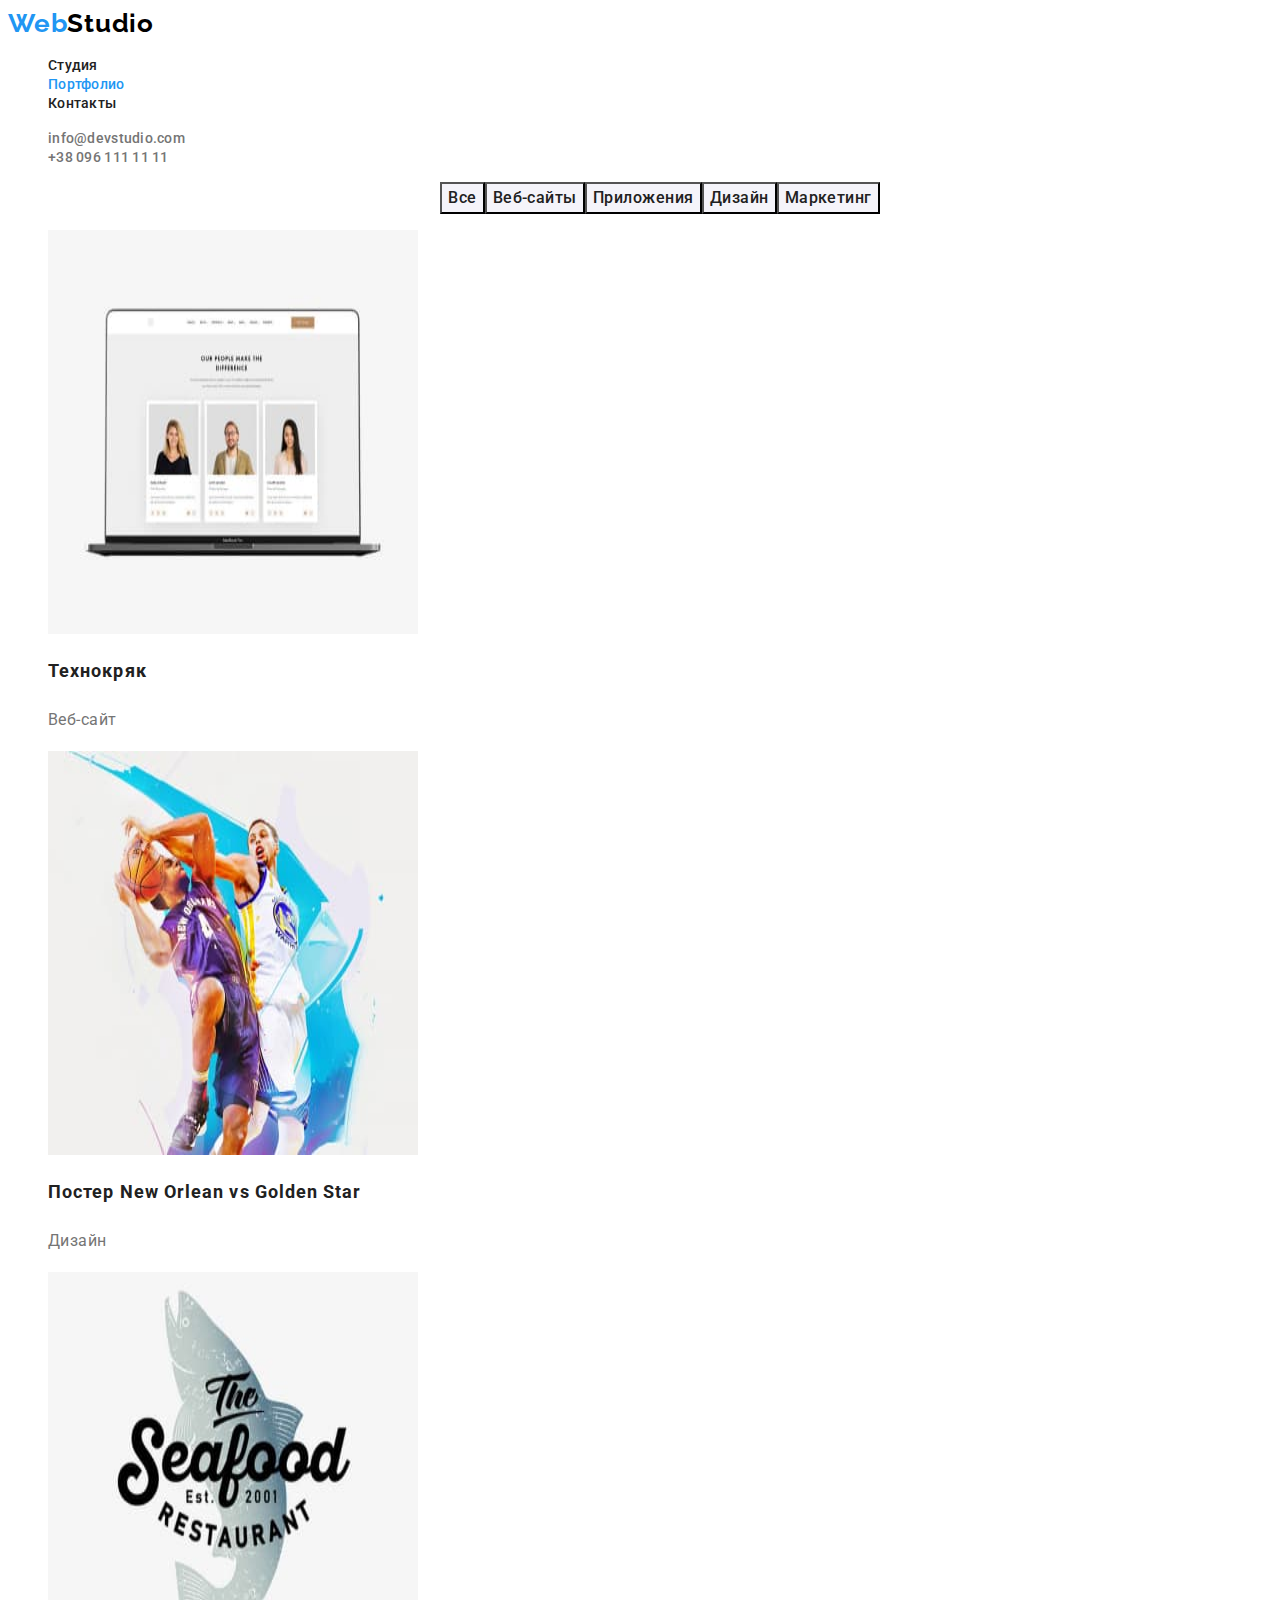
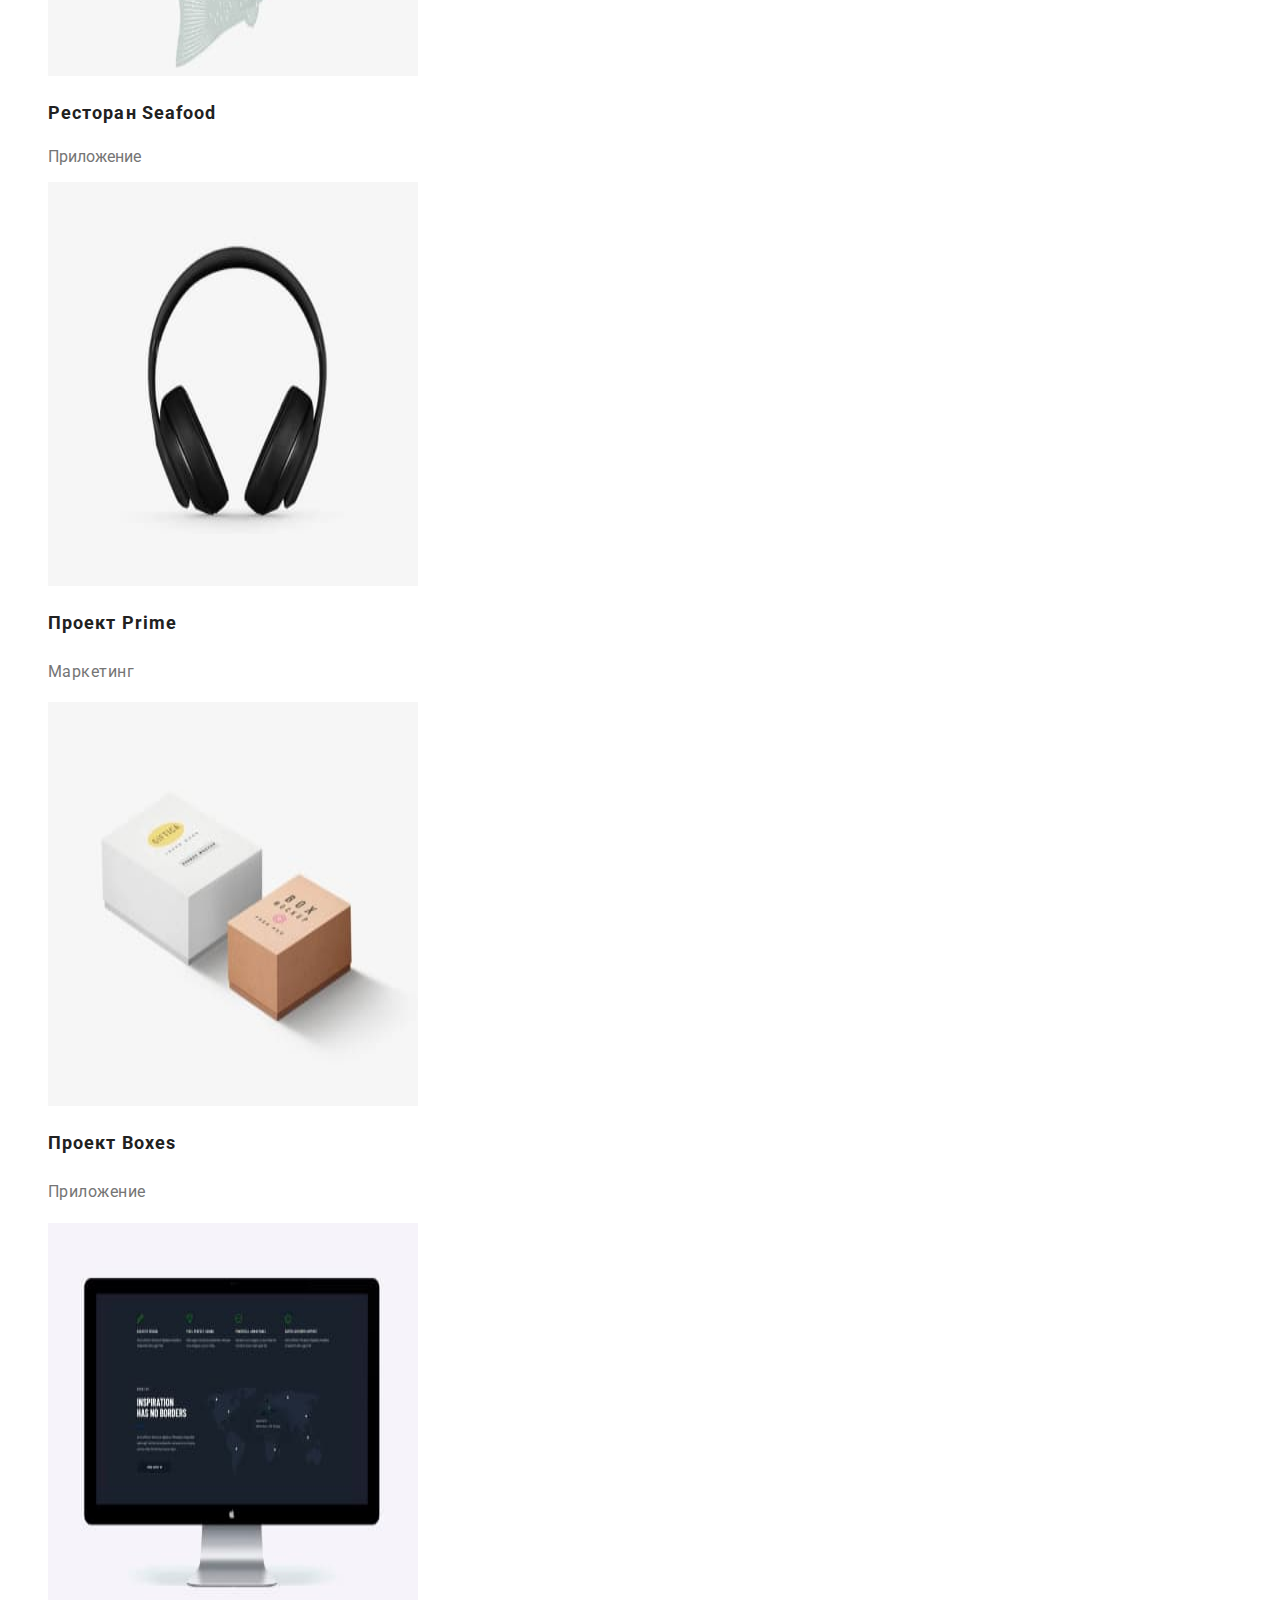
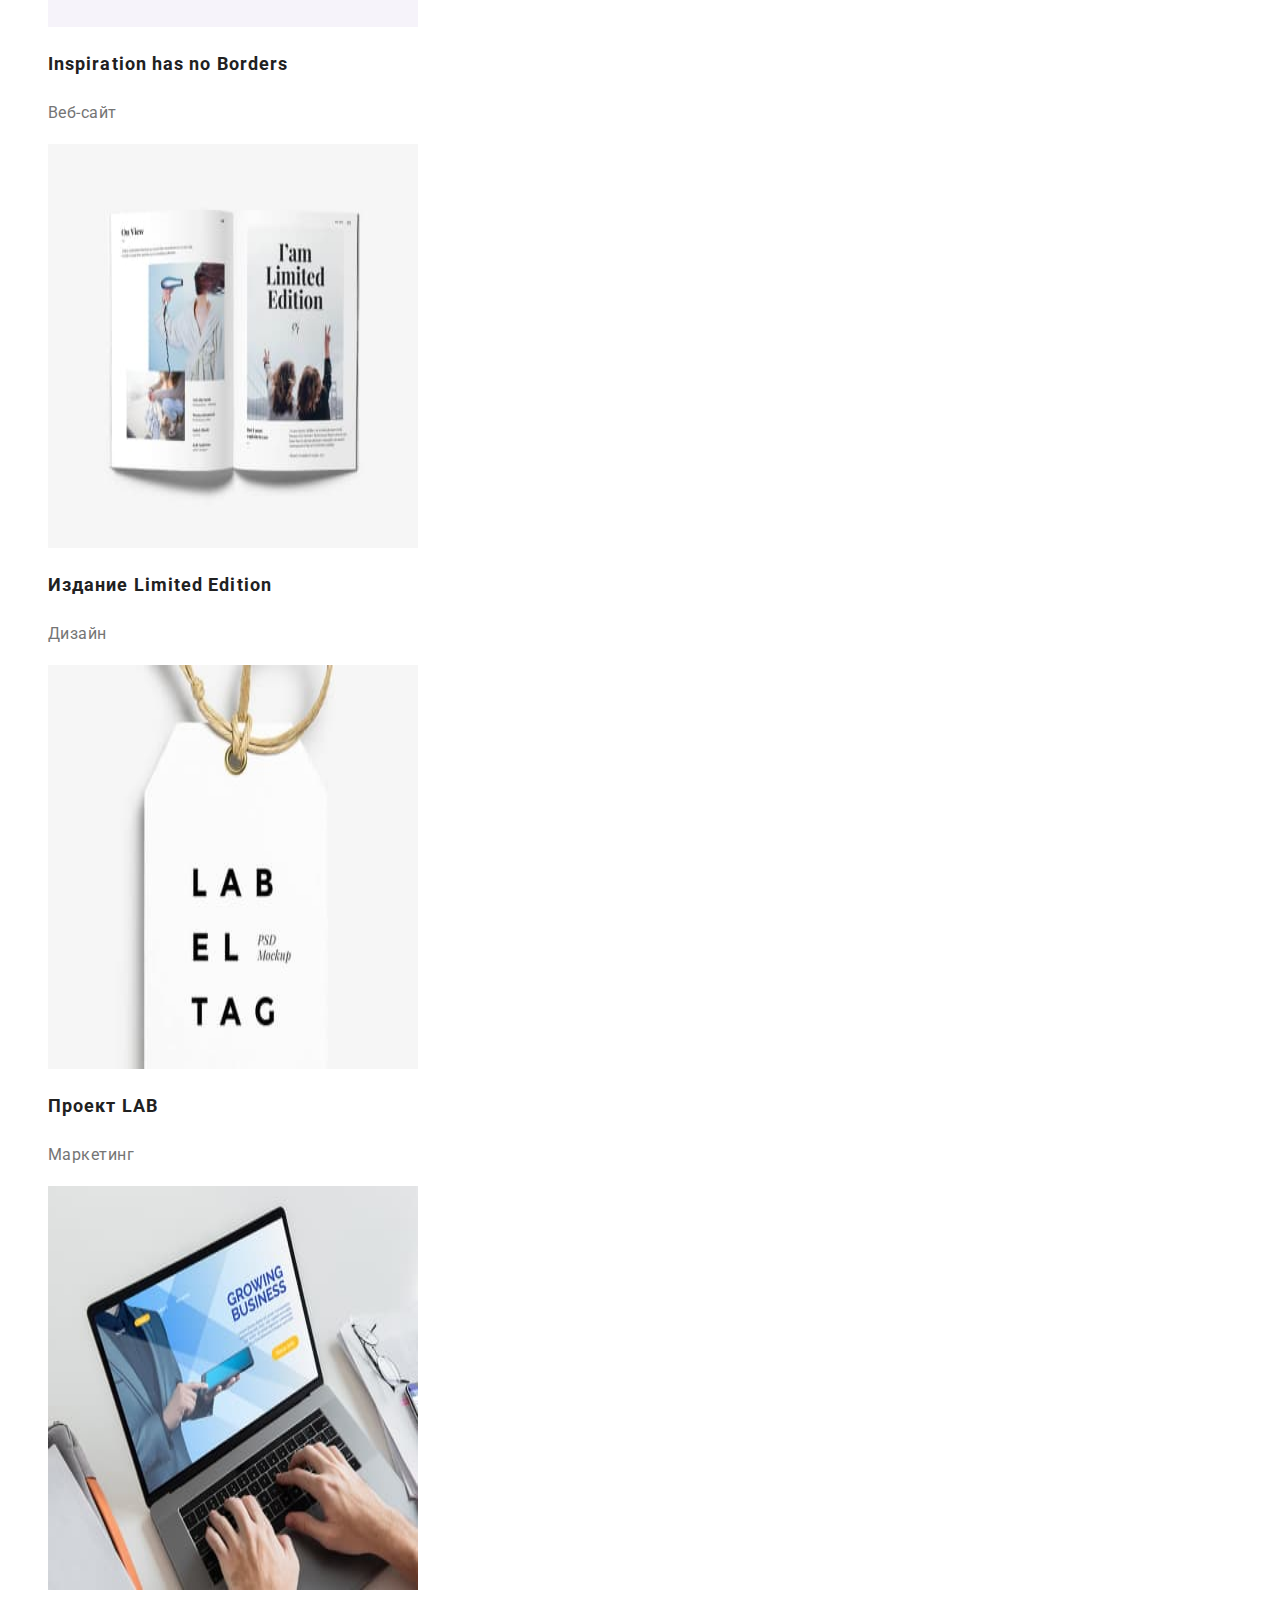
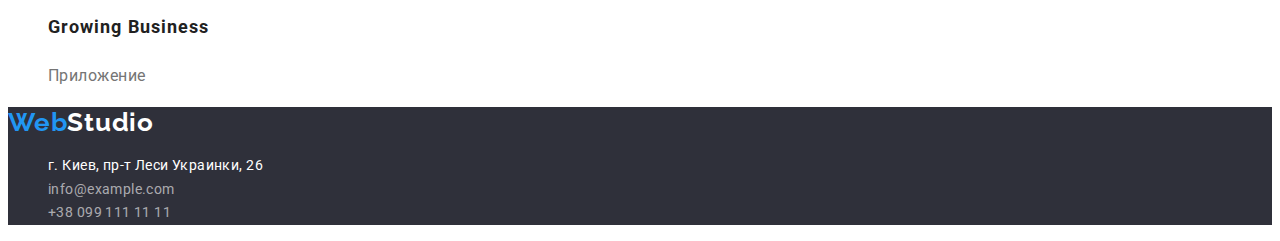
==== portfolio.html @ 056ed813 "add all files from previous homework" ====
<!DOCTYPE html>
<html lang="ru">
  <head>
    <meta charset="UTF-8" />
    <meta http-equiv="X-UA-Compatible" content="IE=edge" />
    <meta name="viewport" content="width=device-width, initial-scale=1.0" />
    <title>Document</title>
    <link rel="preconnect" href="https://fonts.googleapis.com" />
    <link rel="preconnect" href="https://fonts.gstatic.com" crossorigin />
    <link
      href="https://fonts.googleapis.com/css2?family=Raleway:wght@700&family=Roboto:wght@400;500;700;900&display=swap"
      rel="stylesheet"
    />
    <link rel="stylesheet" href="./css/styles.css" />
  </head>
  <body>
    <header class="header">
      <nav class="navigation">
        <a class="logo" href="./">Web<span class="logo-black">Studio</span> </a>
        <ul class="header-list">
          <li class="header-item">
            <a href="./index.html" class="header-link">Студия</a>
          </li>
          <li class="header-item">
            <a href="./portfolio.html" class="header-link current">Портфолио</a>
          </li>
          <li class="header-item">
            <a href="" class="header-link">Контакты</a>
          </li>
        </ul>
      </nav>
      <ul>
        <li>
          <a href="mailto:info@devstudio.com" class="header-contact-link"
            >info@devstudio.com</a
          >
        </li>
        <li>
          <a href="tel:+380961111111" class="header-contact-link"
            >+38 096 111 11 11</a
          >
        </li>
      </ul>
    </header>
    <main>
      <section class="portfolio">
        <h1 class="visually-hidden">Portfolio</h1>
        <ul class="portfolio-filter">
          <li class="filter-item">
            <button type="button" class="portfolio-filter-button">Все</button>
          </li>
          <li class="filter-item">
            <button type="button" class="portfolio-filter-button">
              Веб-сайты
            </button>
          </li>
          <li class="filter-item">
            <button type="button" class="portfolio-filter-button">
              Приложения
            </button>
          </li>
          <li class="filter-item">
            <button type="button" class="portfolio-filter-button">
              Дизайн
            </button>
          </li>
          <li class="filter-item">
            <button type="button" class="portfolio-filter-button">
              Маркетинг
            </button>
          </li>
        </ul>
        <ul class="gallery">
          <li class="gallery-item">
            <img
              src="./images/portfolio-img1.jpg"
              alt="ноутбук з зображенням команди"
              width="370"
              height="404"
            />
            <h2 class="gallery-text">Технокряк</h2>
            <p class="gallery-filter">Веб-сайт</p>
          </li>
          <li class="gallery-item">
            <img
              src="./images/portfolio-img2.jpg"
              alt="два баскетболіста"
              width="370"
              height="404"
            />
            <h2 class="gallery-text"> Постер <span lang="en">New Orlean vs Golden Star</span></h2> 
            </p>
            <p class="gallery-filter">Дизайн</p>
          </li>
          <li class="gallery-item">
            <img
              src="./images/portfolio-img3.jpg"
              alt="лого ресторану"
              width="370"
              height="404"
            />
            <h2 class="gallery-text">Ресторан <span lang="en">Seafood</span></h2>
            <p>Приложение</p>
          </li>
          <li class="gallery-item">
            <img
              src="./images/portfolio-img4.jpg"
              alt="навушники"
              width="370"
              height="404"
            />
            <h2 class="gallery-text">Проект <span lang="en">Prime</span></h2>
            <p class="gallery-filter">Маркетинг</p>
          </li>
          <li class="gallery-item">
            <img
              src="./images/portfolio-img5.jpg"
              alt="дві коробки"
              width="370"
              height="404"
            />
            <h2 class="gallery-text">Проект <span lang="en">Boxes</span></h2>
            <p class="gallery-filter">Приложение</p>
          </li>
          <li class="gallery-item">
            <img
              src="./images/portfolio-img6.jpg"
              alt="екран компютера"
              width="370"
              height="404"
            />
            <h2 class="gallery-text">
              <span lang="en">Inspiration has no Borders</span>
            </h2>
            <p class="gallery-filter">Веб-сайт</p>
          </li>
          <li class="gallery-item">
            <img
              src="./images/portfolio-img7.jpg"
              alt="розгорнута книга"
              width="370"
              height="404"
            />
            <h2 class="gallery-text">
              Издание <span lang="en">Limited Edition</span>
            </h2>
            <p class="gallery-filter">Дизайн</p>
          </li>
          <li class="gallery-item">
            <img
              src="./images/portfolio-img8.jpg"
              alt="лейба"
              width="370"
              height="404"
            />
            <h2 class="gallery-text">Проект <span lang="en">LAB</span></h2>
            <p class="gallery-filter">Маркетинг</p>
          </li>
          <li class="gallery-item">
            <img
              src="./images/portfolio-img9.jpg"
              alt="руки, які набирають щось клавіатурі"
              width="370"
              height="404"
            />
            <h2 class="gallery-text"><span lang="en">Growing Business</span></h2>
            <p class="gallery-filter">Приложение</p>
          </li>
        </ul>
      </section>
    </main>
    <footer class="footer">
      <a href="./" class="logo">Web<span class="logo-white">Studio</span></a>
      <address>
        <ul>
          <li class="footer-item">
            <a
              href="https://goo.gl/maps/ukGRsMh9YRKDoBZH8"
              target="_blank"
              class="footer-contact-link"
            >
              <span class="adress-color">г. Киев, пр-т Леси Украинки, 26</span>
            </a>
          </li>
          <li class="footer-item">
            <a href="mailto:info@example.com" class="footer-contact-link"
              >info@example.com</a
            >
          </li>
          <li class="footer-item">
            <a href="tel:+380991111111" class="footer-contact-link"
              >+38 099 111 11 11</a
            >
          </li>
        </ul>
      </address>
    </footer>
  </body>
</html>
---- css/styles.css ----
:root {
  --primary-text-color: #757575;
  --title-text-color: #212121;
  --accent-color: #2196f3;
  --additional-color: #ffffff;
  --contact-color: #757575;
  --backfound-footer-color: #2f303a;
}

body {
  background-color: #ffffff;
  color: var(--primary-text-color);
  font-family: "Roboto", sans-serif;
}

ul {
  list-style: none;
}

a {
  text-decoration: none;
}
.visually-hidden {
  position: absolute;
  clip: rect(0 0 0 0);
  width: 1px;
  height: 1px;
  margin: -1px;
}

/*----------logo--------*/

.logo {
  font-family: "Raleway", sans-serif;
  font-weight: 700;
  font-size: 26px;
  line-height: 1.19;
  letter-spacing: 0.03em;
  color: var(--accent-color);
}
.logo-black {
  color: #000000;
}
.logo-white {
  color: #ffffff;
}
/* -------header--------- */

.header-link {
  font-family: "Roboto", sans-serif;
  font-weight: 500;
  font-size: 14px;
  line-height: 1.14;
  letter-spacing: 0.02em;
  color: var(--title-text-color);
}
.header-link:hover,
.header-link:focus {
  color: var(--accent-color);
}
.current {
  color: var(--accent-color);
}
.header-contact-link {
  font-family: "Roboto", sans-serif;
  font-weight: 500;
  font-size: 14px;
  line-height: 1.14;
  letter-spacing: 0.02em;
  color: var(--contact-color);
}
.header-contact-link:hover,
.header-contact-link:focus {
  color: var(--accent-color);
}

/*--------- hero-------- */
.hero {
  background-color: #2f303a;
}
.hero-title {
  font-weight: 900;
  font-size: 44px;
  line-height: 1.36;
  text-align: center;
  letter-spacing: 0.06em;
  text-transform: uppercase;
  color: var(--additional-color);
}
.hero-button {
  font-family: inherit;
  font-weight: 700;
  font-size: 16px;
  line-height: 1.87;
  display: flex;
  align-items: center;
  text-align: center;
  letter-spacing: 0.06em;
  color: #ffffff;
  background-color: var(--accent-color);

  cursor: pointer;
}
.hero-button:hover,
.hero-button:focus {
  background-color: #188ce8;
}

/*-------- Advantages--------*/
.advantages-subtitle {
  font-weight: 700;
  font-size: 14px;
  line-height: 1.14;
  letter-spacing: 0.03em;
  text-transform: uppercase;
  color: var(--title-text-color);
}
.advantages-text {
  font-weight: 400;
  font-size: 14px;
  line-height: 1.71;
  letter-spacing: 0.03em;
  color: var(--primary-text-color);
}

/*-------works------*/
.works-title,
.team-title {
  font-weight: 700;
  font-size: 36px;
  line-height: 1.16;
  text-align: center;
  letter-spacing: 0.03em;
  color: var(--title-text-color);
}

/*-------team------*/
.team {
  background-color: #f5f4fa;
}
.team-name {
  font-weight: 500;
  font-size: 16px;
  line-height: 1.18;
  text-align: center;
  letter-spacing: 0.03em;
  color: var(--title-text-color);
}
.team-text {
  font-size: 16px;
  line-height: 1.18;
  text-align: center;
  letter-spacing: 0.03em;
  color: var(--primary-text-color);
}
/*------- footer-----*/
.footer {
  background-color: var(--backfound-footer-color);
}
address {
  font-style: normal;
}
.adress-color {
  color: #ffffff;
}
.footer-contact-link {
  font-family: inherit;
  font-size: 14px;
  line-height: 1.71;
  letter-spacing: 0.03em;
  color: rgba(255, 255, 255, 0.6);
}
.footer-contact-link:hover,
.footer-contact-link:focus {
  color: var(--accent-color);
}
/*------ portfolio-----*/
/*-------filter--------*/

.portfolio-filter-button {
  font-family: inherit;
  font-weight: 500;
  font-size: 16px;
  line-height: 26px;
  text-align: center;
  letter-spacing: 0.03em;
  color: #212121;
  background-color: #f5f4fa;

  cursor: pointer;
}
.portfolio-filter {
  display: flex;
  justify-content: center;
}

.portfolio-filter-button:hover,
.portfolio-filter-button:focus {
  background-color: #2196f3;
  color: #ffffff;
  box-shadow: 0px 3px 1px rgba(0, 0, 0, 0.1), 0px 1px 2px rgba(0, 0, 0, 0.08),
    0px 2px 2px rgba(0, 0, 0, 0.12);
  border-radius: 4px;
}
/*---------Gallery--------*/
.gallery-text {
  font-weight: 700;
  font-size: 18px;
  line-height: 2;
  letter-spacing: 0.06em;
  color: var(--title-text-color);
}
.gallery-filter {
  font-size: 16px;
  line-height: 1.87;
  letter-spacing: 0.03em;
  color: var(--primary-text-color);
}
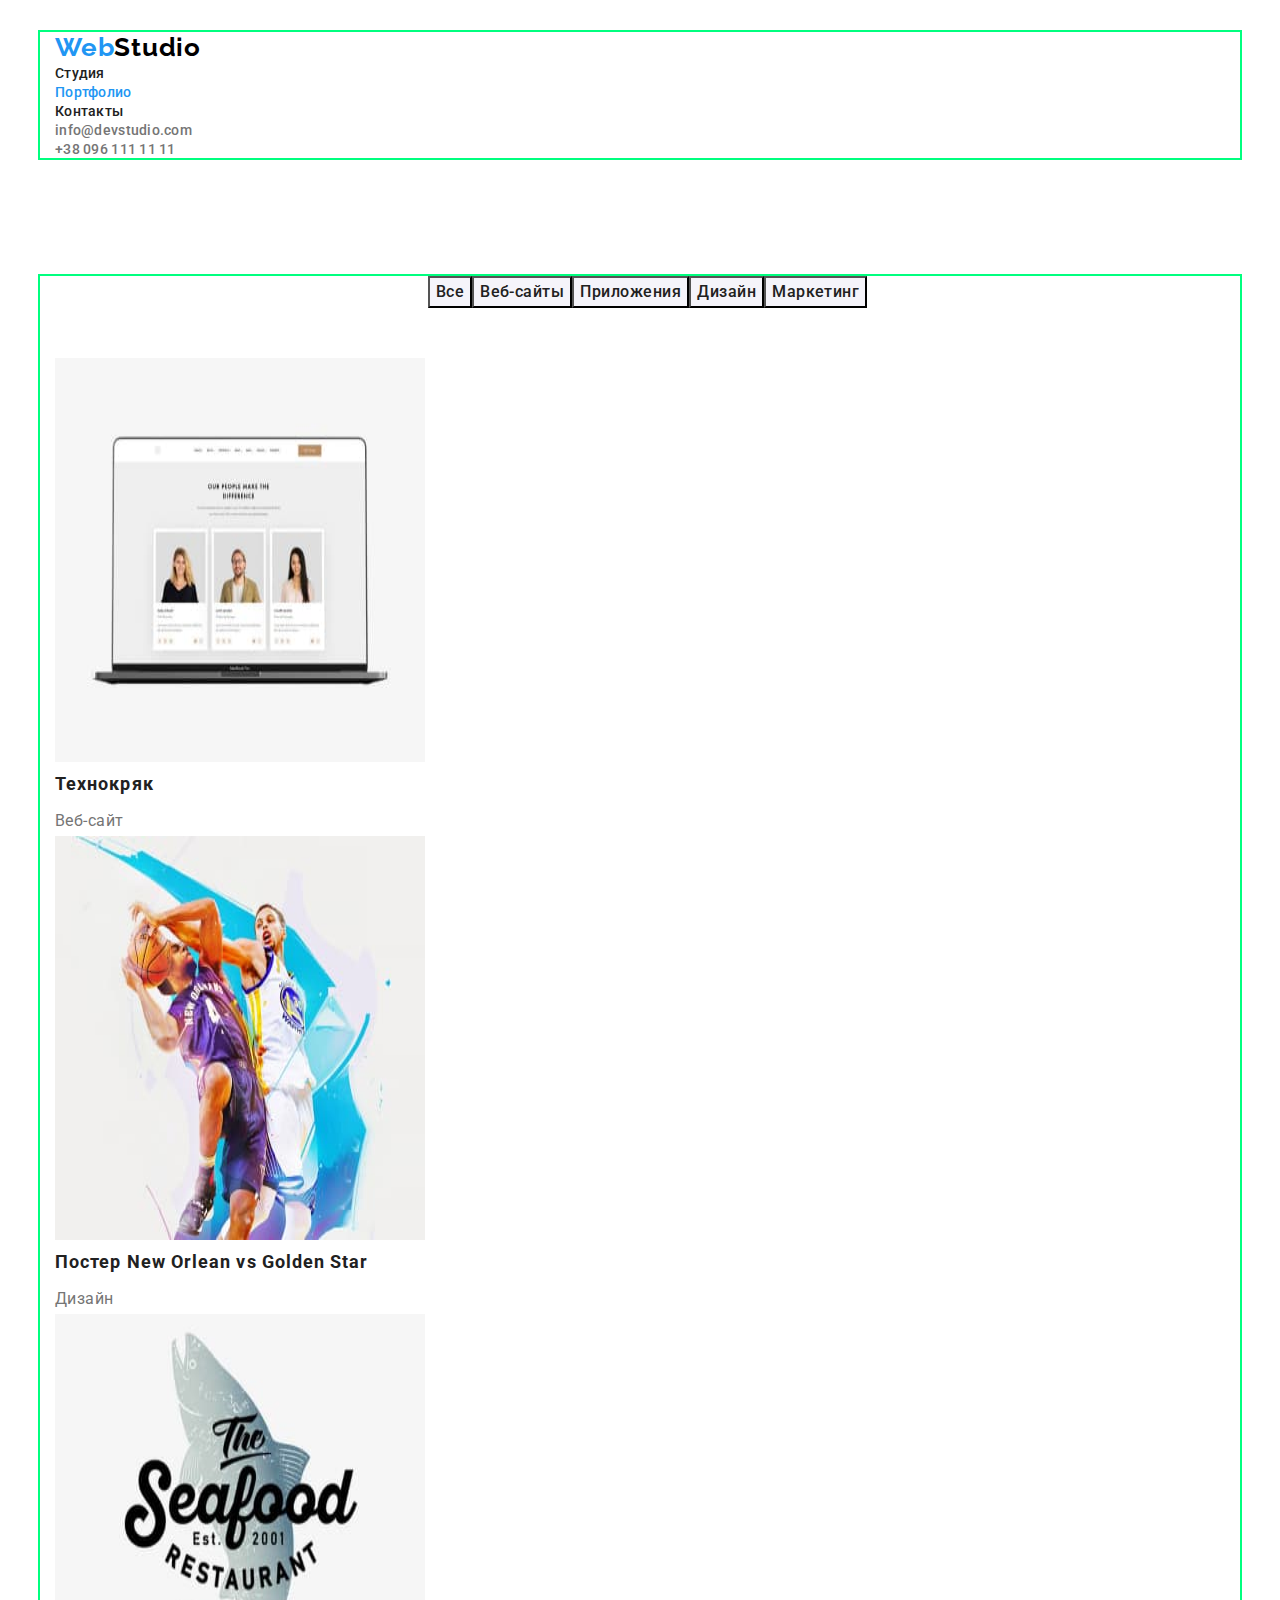
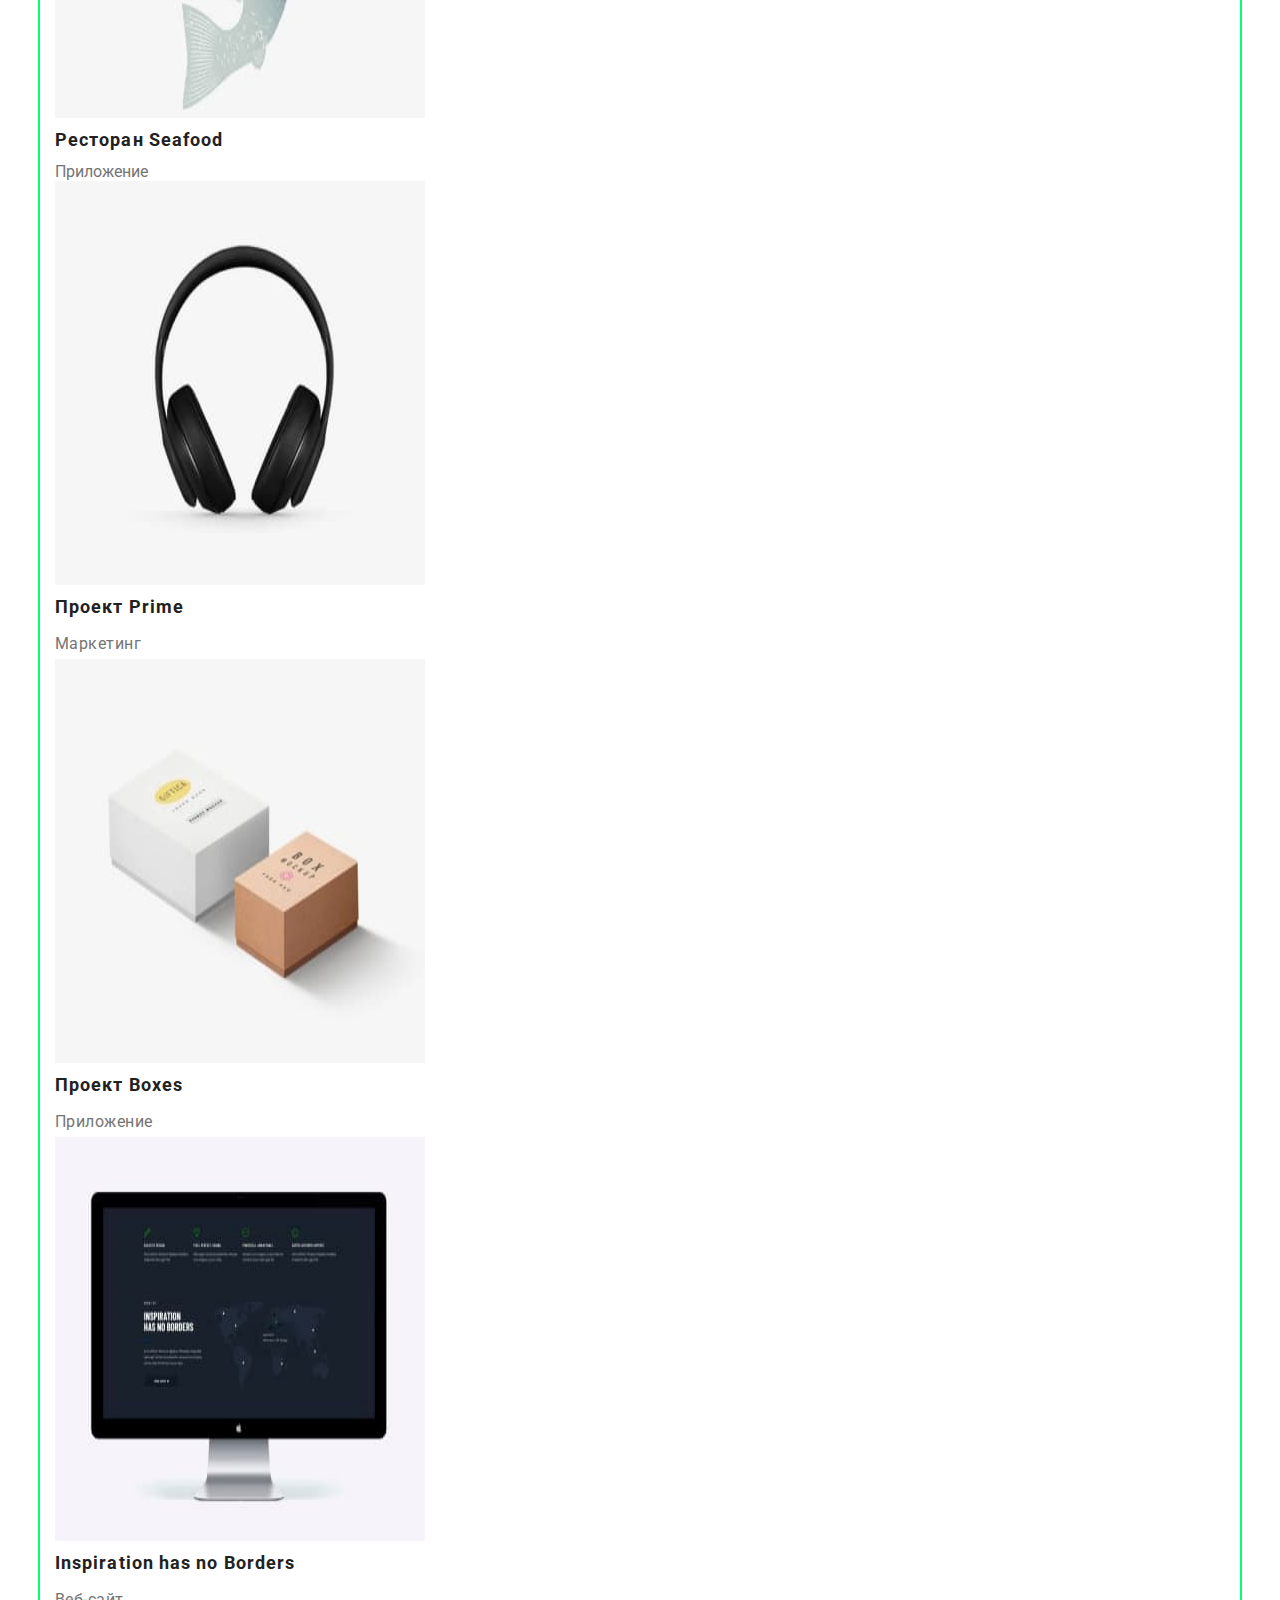
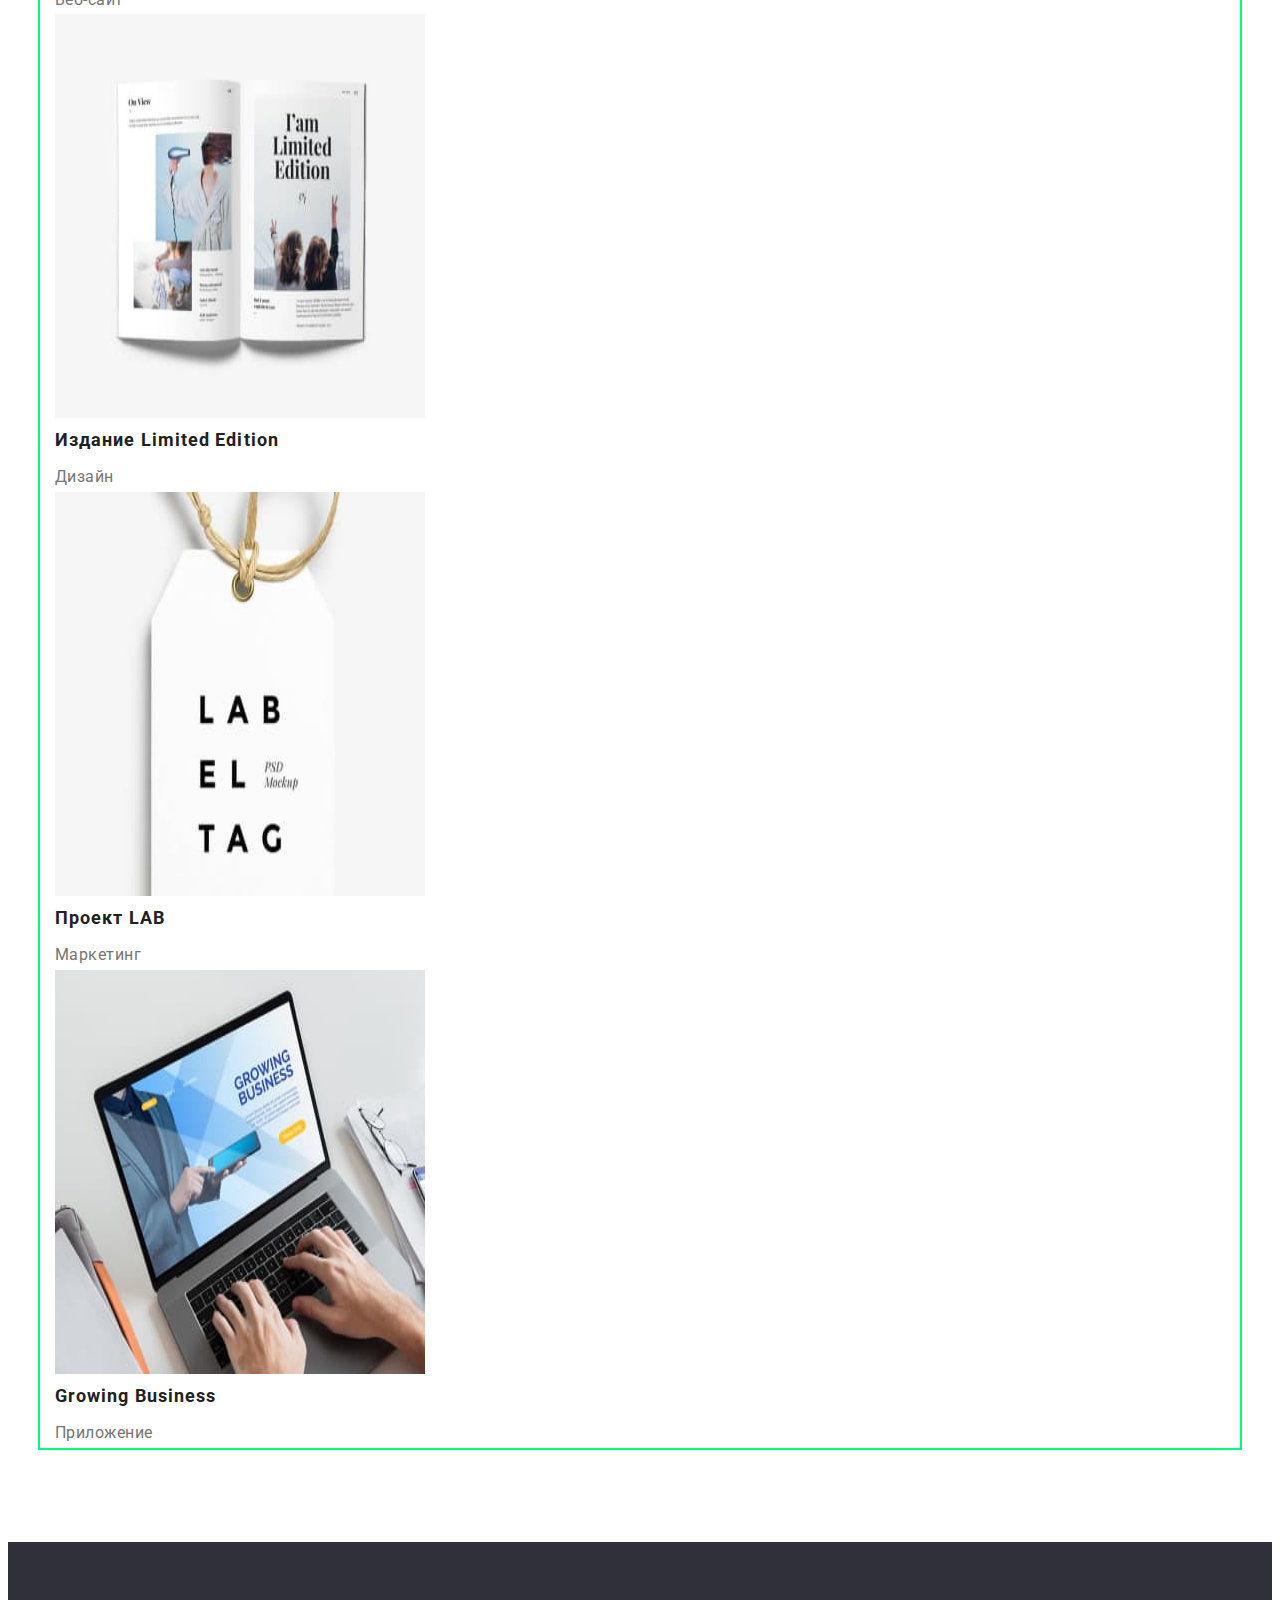
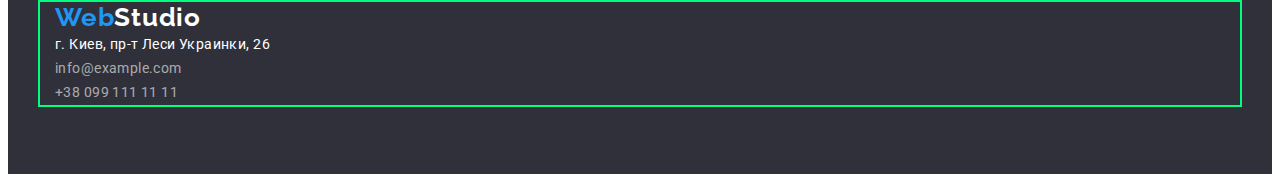
==== commit 6bd95c7b: "add padding and margin" ====
--- a/portfolio.html
+++ b/portfolio.html
@@ -11,10 +11,12 @@
       href="https://fonts.googleapis.com/css2?family=Raleway:wght@700&family=Roboto:wght@400;500;700;900&display=swap"
       rel="stylesheet"
     />
+    <link rel="stylesheet" href="<link rel="stylesheet" href="node_modules/modern-normalize/modern-normalize.css">
     <link rel="stylesheet" href="./css/styles.css" />
   </head>
   <body>
     <header class="header">
+      <div class="container">
       <nav class="navigation">
         <a class="logo" href="./">Web<span class="logo-black">Studio</span> </a>
         <ul class="header-list">
@@ -41,9 +43,11 @@
           >
         </li>
       </ul>
+      </div>
     </header>
     <main>
       <section class="portfolio">
+        <div class="container">
         <h1 class="visually-hidden">Portfolio</h1>
         <ul class="portfolio-filter">
           <li class="filter-item">
@@ -167,9 +171,11 @@
             <p class="gallery-filter">Приложение</p>
           </li>
         </ul>
+        </div>
       </section>
     </main>
     <footer class="footer">
+      <div class="container">
       <a href="./" class="logo">Web<span class="logo-white">Studio</span></a>
       <address>
         <ul>
@@ -194,6 +200,7 @@
           </li>
         </ul>
       </address>
+      </div>
     </footer>
   </body>
-</html>
+</html>--- a/css/styles.css
+++ b/css/styles.css
@@ -6,6 +6,21 @@
   --contact-color: #757575;
   --backfound-footer-color: #2f303a;
 }
+* {
+  box-sizing: border-box;
+}
+
+p,
+h1,
+h2,
+h3 {
+  margin: 0;
+}
+
+ul {
+  margin: 0;
+  padding: 0;
+}
 
 body {
   background-color: #ffffff;
@@ -20,6 +35,15 @@
 a {
   text-decoration: none;
 }
+.container {
+  width: 1200px;
+  margin: 0 auto;
+  padding-left: 15px;
+  padding-left: 15px;
+
+  outline: 2px solid springgreen;
+}
+
 .visually-hidden {
   position: absolute;
   clip: rect(0 0 0 0);
@@ -45,7 +69,10 @@
   color: #ffffff;
 }
 /* -------header--------- */
-
+.header {
+  padding-top: 24px;
+  padding-bottom: 24px;
+}
 .header-link {
   font-family: "Roboto", sans-serif;
   font-weight: 500;
@@ -77,8 +104,11 @@
 /*--------- hero-------- */
 .hero {
   background-color: #2f303a;
+  padding-top: 200px;
+  padding-bottom: 200px;
 }
 .hero-title {
+  margin-bottom: 30px;
   font-weight: 900;
   font-size: 44px;
   line-height: 1.36;
@@ -107,7 +137,14 @@
 }
 
 /*-------- Advantages--------*/
+.advantages {
+  padding-top: 94px;
+  padding-bottom: 94px;
+}
+
 .advantages-subtitle {
+  margin-bottom: 10px;
+
   font-weight: 700;
   font-size: 14px;
   line-height: 1.14;
@@ -124,6 +161,12 @@
 }
 
 /*-------works------*/
+.works {
+  padding-bottom: 94px;
+}
+.works-title {
+  margin-bottom: 50px;
+}
 .works-title,
 .team-title {
   font-weight: 700;
@@ -137,8 +180,19 @@
 /*-------team------*/
 .team {
   background-color: #f5f4fa;
-}
+  padding-top: 94px;
+  padding-bottom: 94px;
+}
+.team-title {
+  margin-bottom: 50px;
+}
+.imagine {
+  margin-bottom: 30px;
+}
+
 .team-name {
+  margin-bottom: 10px;
+
   font-weight: 500;
   font-size: 16px;
   line-height: 1.18;
@@ -156,14 +210,23 @@
 /*------- footer-----*/
 .footer {
   background-color: var(--backfound-footer-color);
-}
+  padding-top: 60px;
+  padding-bottom: 60px;
+}
+.footer .logo {
+  margin-bottom: 20px;
+}
+
 address {
   font-style: normal;
+  margin-bottom: 9px;
 }
 .adress-color {
   color: #ffffff;
 }
 .footer-contact-link {
+  margin-bottom: 9px;
+
   font-family: inherit;
   font-size: 14px;
   line-height: 1.71;
@@ -176,6 +239,13 @@
 }
 /*------ portfolio-----*/
 /*-------filter--------*/
+.portfolio {
+  padding-top: 94px;
+  padding-bottom: 94px;
+}
+.portfolio-filter {
+  margin-bottom: 50px;
+}
 
 .portfolio-filter-button {
   font-family: inherit;
@@ -204,6 +274,7 @@
 }
 /*---------Gallery--------*/
 .gallery-text {
+  margin-bottom: 4px;
   font-weight: 700;
   font-size: 18px;
   line-height: 2;
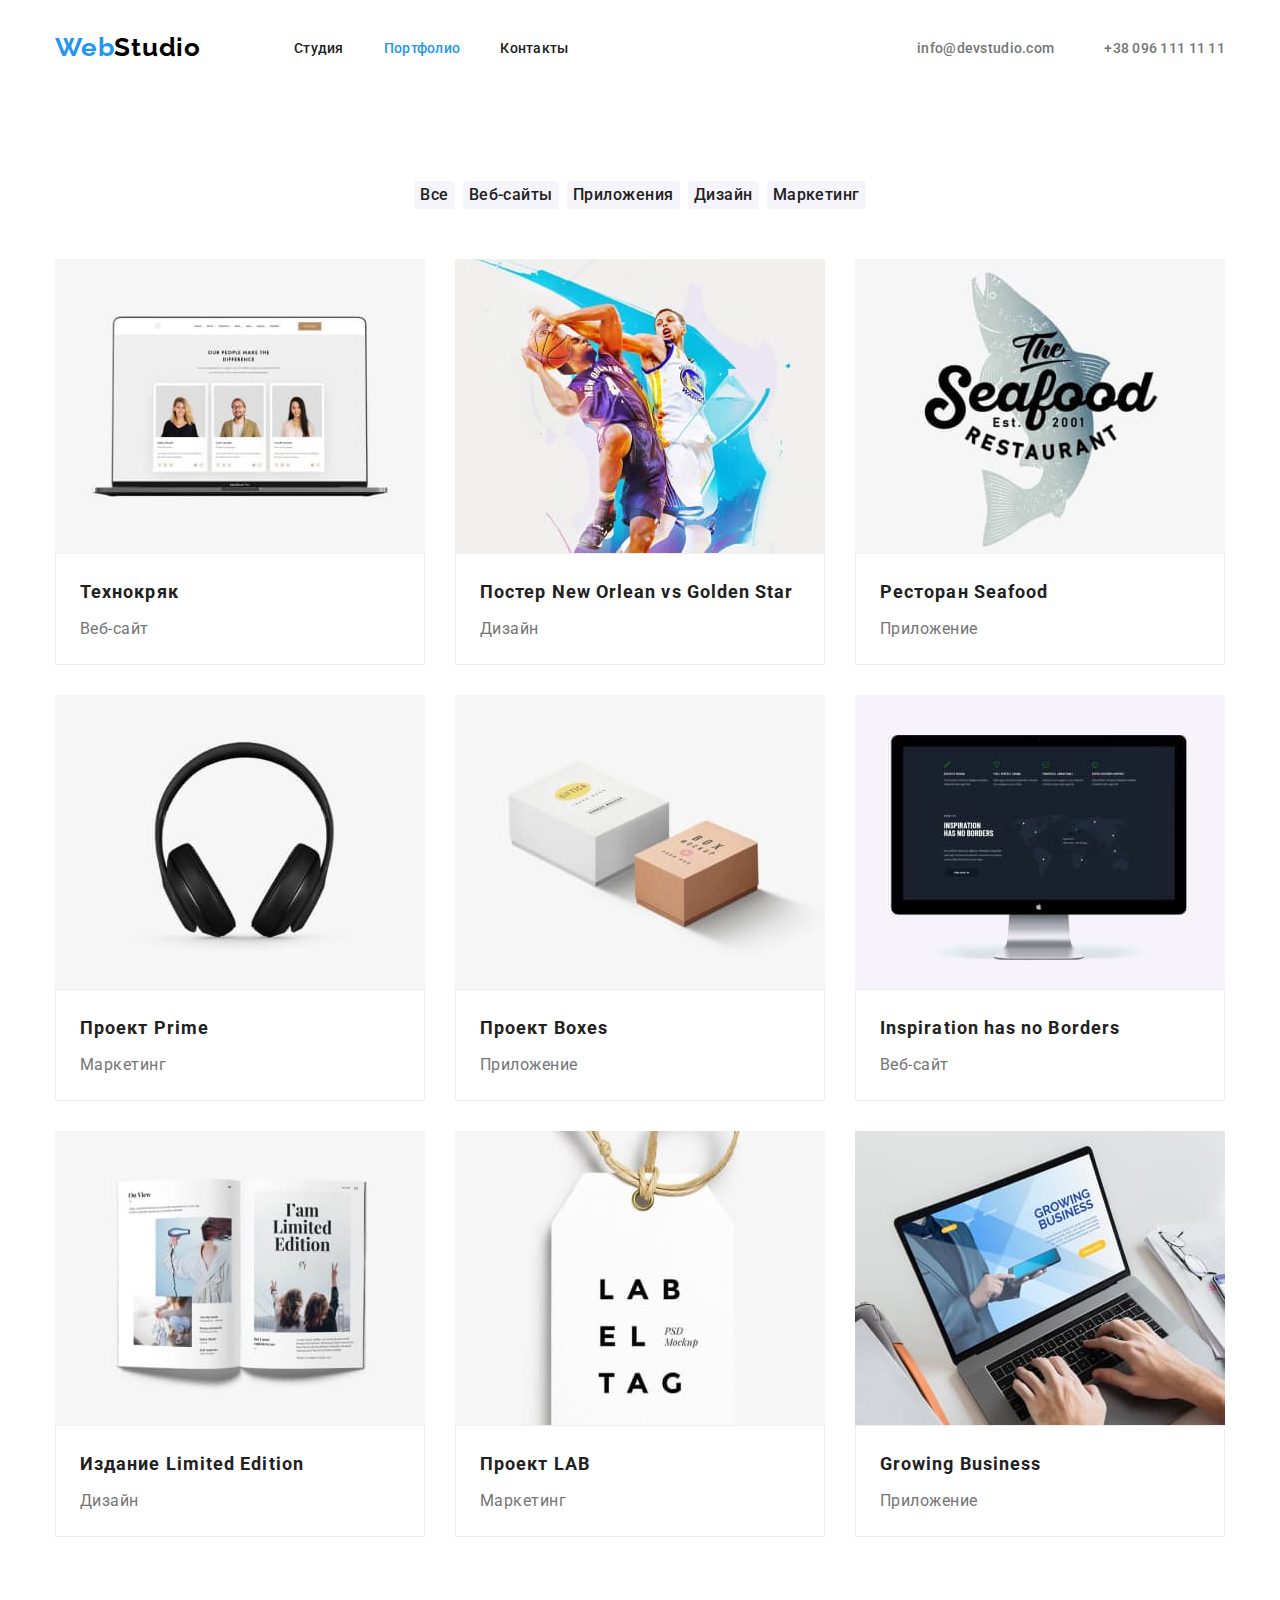
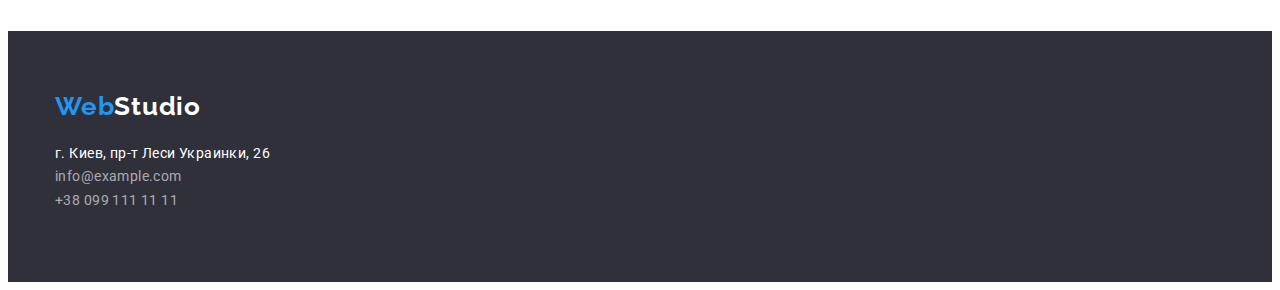
==== commit 23d8def9: "add flex-box and padding and margin" ====
--- a/portfolio.html
+++ b/portfolio.html
@@ -11,196 +11,233 @@
       href="https://fonts.googleapis.com/css2?family=Raleway:wght@700&family=Roboto:wght@400;500;700;900&display=swap"
       rel="stylesheet"
     />
-    <link rel="stylesheet" href="<link rel="stylesheet" href="node_modules/modern-normalize/modern-normalize.css">
+    <link rel="stylesheet" href="
+    <link
+      rel="stylesheet"
+      href="node_modules/modern-normalize/modern-normalize.css"
+    />
     <link rel="stylesheet" href="./css/styles.css" />
   </head>
   <body>
     <header class="header">
-      <div class="container">
-      <nav class="navigation">
-        <a class="logo" href="./">Web<span class="logo-black">Studio</span> </a>
-        <ul class="header-list">
-          <li class="header-item">
-            <a href="./index.html" class="header-link">Студия</a>
+      <div class="container header-container">
+        <nav class="navigation">
+          <a class="logo" href="./"
+            >Web<span class="logo-black">Studio</span>
+          </a>
+          <ul class="header-list">
+            <li class="header-item">
+              <a href="./index.html" class="header-link">Студия</a>
+            </li>
+            <li class="header-item">
+              <a href="./portfolio.html" class="header-link current"
+                >Портфолио</a
+              >
+            </li>
+            <li class="header-item">
+              <a href="" class="header-link">Контакты</a>
+            </li>
+          </ul>
+        </nav>
+        <ul class="header-connect">
+          <li>
+            <a href="mailto:info@devstudio.com" class="contact-link link-mail"
+              >info@devstudio.com</a
+            >
           </li>
-          <li class="header-item">
-            <a href="./portfolio.html" class="header-link current">Портфолио</a>
-          </li>
-          <li class="header-item">
-            <a href="" class="header-link">Контакты</a>
+          <li>
+            <a href="tel:+380961111111" class="contact-link link-tel"
+              >+38 096 111 11 11</a
+            >
           </li>
         </ul>
-      </nav>
-      <ul>
-        <li>
-          <a href="mailto:info@devstudio.com" class="header-contact-link"
-            >info@devstudio.com</a
-          >
-        </li>
-        <li>
-          <a href="tel:+380961111111" class="header-contact-link"
-            >+38 096 111 11 11</a
-          >
-        </li>
-      </ul>
       </div>
     </header>
     <main>
       <section class="portfolio">
         <div class="container">
-        <h1 class="visually-hidden">Portfolio</h1>
-        <ul class="portfolio-filter">
-          <li class="filter-item">
-            <button type="button" class="portfolio-filter-button">Все</button>
-          </li>
-          <li class="filter-item">
-            <button type="button" class="portfolio-filter-button">
-              Веб-сайты
-            </button>
-          </li>
-          <li class="filter-item">
-            <button type="button" class="portfolio-filter-button">
-              Приложения
-            </button>
-          </li>
-          <li class="filter-item">
-            <button type="button" class="portfolio-filter-button">
-              Дизайн
-            </button>
-          </li>
-          <li class="filter-item">
-            <button type="button" class="portfolio-filter-button">
-              Маркетинг
-            </button>
-          </li>
-        </ul>
-        <ul class="gallery">
-          <li class="gallery-item">
-            <img
-              src="./images/portfolio-img1.jpg"
-              alt="ноутбук з зображенням команди"
-              width="370"
-              height="404"
-            />
-            <h2 class="gallery-text">Технокряк</h2>
-            <p class="gallery-filter">Веб-сайт</p>
-          </li>
-          <li class="gallery-item">
-            <img
-              src="./images/portfolio-img2.jpg"
-              alt="два баскетболіста"
-              width="370"
-              height="404"
-            />
-            <h2 class="gallery-text"> Постер <span lang="en">New Orlean vs Golden Star</span></h2> 
-            </p>
-            <p class="gallery-filter">Дизайн</p>
-          </li>
-          <li class="gallery-item">
-            <img
-              src="./images/portfolio-img3.jpg"
-              alt="лого ресторану"
-              width="370"
-              height="404"
-            />
-            <h2 class="gallery-text">Ресторан <span lang="en">Seafood</span></h2>
-            <p>Приложение</p>
-          </li>
-          <li class="gallery-item">
-            <img
-              src="./images/portfolio-img4.jpg"
-              alt="навушники"
-              width="370"
-              height="404"
-            />
-            <h2 class="gallery-text">Проект <span lang="en">Prime</span></h2>
-            <p class="gallery-filter">Маркетинг</p>
-          </li>
-          <li class="gallery-item">
-            <img
-              src="./images/portfolio-img5.jpg"
-              alt="дві коробки"
-              width="370"
-              height="404"
-            />
-            <h2 class="gallery-text">Проект <span lang="en">Boxes</span></h2>
-            <p class="gallery-filter">Приложение</p>
-          </li>
-          <li class="gallery-item">
-            <img
-              src="./images/portfolio-img6.jpg"
-              alt="екран компютера"
-              width="370"
-              height="404"
-            />
-            <h2 class="gallery-text">
-              <span lang="en">Inspiration has no Borders</span>
-            </h2>
-            <p class="gallery-filter">Веб-сайт</p>
-          </li>
-          <li class="gallery-item">
-            <img
-              src="./images/portfolio-img7.jpg"
-              alt="розгорнута книга"
-              width="370"
-              height="404"
-            />
-            <h2 class="gallery-text">
-              Издание <span lang="en">Limited Edition</span>
-            </h2>
-            <p class="gallery-filter">Дизайн</p>
-          </li>
-          <li class="gallery-item">
-            <img
-              src="./images/portfolio-img8.jpg"
-              alt="лейба"
-              width="370"
-              height="404"
-            />
-            <h2 class="gallery-text">Проект <span lang="en">LAB</span></h2>
-            <p class="gallery-filter">Маркетинг</p>
-          </li>
-          <li class="gallery-item">
-            <img
-              src="./images/portfolio-img9.jpg"
-              alt="руки, які набирають щось клавіатурі"
-              width="370"
-              height="404"
-            />
-            <h2 class="gallery-text"><span lang="en">Growing Business</span></h2>
-            <p class="gallery-filter">Приложение</p>
-          </li>
-        </ul>
+          <h1 class="visually-hidden">Portfolio</h1>
+          <ul class="portfolio-filter">
+            <li class="filter-item">
+              <button type="button" class="portfolio-filter-button">Все</button>
+            </li>
+            <li class="filter-item">
+              <button type="button" class="portfolio-filter-button">
+                Веб-сайты
+              </button>
+            </li>
+            <li class="filter-item">
+              <button type="button" class="portfolio-filter-button">
+                Приложения
+              </button>
+            </li>
+            <li class="filter-item">
+              <button type="button" class="portfolio-filter-button">
+                Дизайн
+              </button>
+            </li>
+            <li class="filter-item">
+              <button type="button" class="portfolio-filter-button">
+                Маркетинг
+              </button>
+            </li>
+          </ul>
+          <ul class="gallery-list">
+            <li class="gallery-item">
+              <img
+                src="./images/portfolio-img1.jpg"
+                alt="ноутбук з зображенням команди"
+                width="370"
+                height="404"
+              />
+              <div class="gallery-border">
+                <h2 class="gallery-text">Технокряк</h2>
+                <p class="gallery-filter">Веб-сайт</p>
+              </div>
+            </li>
+            <li class="gallery-item">
+              <img
+                src="./images/portfolio-img2.jpg"
+                alt="два баскетболіста"
+                width="370"
+                height="404"
+              />
+              <div class="gallery-border">
+                <h2 class="gallery-text">
+                  Постер <span lang="en">New Orlean vs Golden Star</span>
+                </h2>
+                <p class="gallery-filter">Дизайн</p>
+              </div>
+            </li>
+            <li class="gallery-item">
+              <img
+                src="./images/portfolio-img3.jpg"
+                alt="лого ресторану"
+                width="370"
+                height="404"
+              />
+              <div class="gallery-border">
+                <h2 class="gallery-text">
+                  Ресторан <span lang="en">Seafood</span>
+                </h2>
+                <p class="gallery-filter">Приложение</p>
+              </div>
+            </li>
+            <li class="gallery-item">
+              <img
+                src="./images/portfolio-img4.jpg"
+                alt="навушники"
+                width="370"
+                height="404"
+              />
+              <div class="gallery-border">
+                <h2 class="gallery-text">
+                  Проект <span lang="en">Prime</span>
+                </h2>
+                <p class="gallery-filter">Маркетинг</p>
+              </div>
+            </li>
+            <li class="gallery-item">
+              <img
+                src="./images/portfolio-img5.jpg"
+                alt="дві коробки"
+                width="370"
+                height="404"
+              />
+              <div class="gallery-border">
+                <h2 class="gallery-text">
+                  Проект <span lang="en">Boxes</span>
+                </h2>
+                <p class="gallery-filter">Приложение</p>
+              </div>
+            </li>
+            <li class="gallery-item">
+              <img
+                src="./images/portfolio-img6.jpg"
+                alt="екран компютера"
+                width="370"
+                height="404"
+              />
+              <div class="gallery-border">
+                <h2 class="gallery-text">
+                  <span lang="en">Inspiration has no Borders</span>
+                </h2>
+                <p class="gallery-filter">Веб-сайт</p>
+              </div>
+            </li>
+            <li class="gallery-item">
+              <img
+                src="./images/portfolio-img7.jpg"
+                alt="розгорнута книга"
+                width="370"
+                height="404"
+              />
+              <div class="gallery-border">
+                <h2 class="gallery-text">
+                  Издание <span lang="en">Limited Edition</span>
+                </h2>
+                <p class="gallery-filter">Дизайн</p>
+              </div>
+            </li>
+            <li class="gallery-item">
+              <img
+                src="./images/portfolio-img8.jpg"
+                alt="лейба"
+                width="370"
+                height="404"
+              />
+              <div class="gallery-border">
+                <h2 class="gallery-text">Проект <span lang="en">LAB</span></h2>
+                <p class="gallery-filter">Маркетинг</p>
+              </div>
+            </li>
+            <li class="gallery-item">
+              <img
+                src="./images/portfolio-img9.jpg"
+                alt="руки, які набирають щось клавіатурі"
+                width="370"
+                height="404"
+              />
+              <div class="gallery-border">
+                <h2 class="gallery-text">
+                  <span lang="en">Growing Business</span>
+                </h2>
+                <p class="gallery-filter">Приложение</p>
+              </div>
+            </li>
+          </ul>
         </div>
       </section>
     </main>
     <footer class="footer">
       <div class="container">
-      <a href="./" class="logo">Web<span class="logo-white">Studio</span></a>
-      <address>
-        <ul>
-          <li class="footer-item">
-            <a
-              href="https://goo.gl/maps/ukGRsMh9YRKDoBZH8"
-              target="_blank"
-              class="footer-contact-link"
-            >
-              <span class="adress-color">г. Киев, пр-т Леси Украинки, 26</span>
-            </a>
-          </li>
-          <li class="footer-item">
-            <a href="mailto:info@example.com" class="footer-contact-link"
-              >info@example.com</a
-            >
-          </li>
-          <li class="footer-item">
-            <a href="tel:+380991111111" class="footer-contact-link"
-              >+38 099 111 11 11</a
-            >
-          </li>
-        </ul>
-      </address>
+        <a href="./" class="logo">Web<span class="logo-white">Studio</span></a>
+        <address>
+          <ul>
+            <li class="footer-item">
+              <a
+                href="https://goo.gl/maps/ukGRsMh9YRKDoBZH8"
+                target="_blank"
+                class="footer-contact-link"
+              >
+                <span class="adress-color"
+                  >г. Киев, пр-т Леси Украинки, 26</span
+                >
+              </a>
+            </li>
+            <li class="footer-item">
+              <a href="mailto:info@example.com" class="footer-contact-link"
+                >info@example.com</a
+              >
+            </li>
+            <li class="footer-item">
+              <a href="tel:+380991111111" class="footer-contact-link"
+                >+38 099 111 11 11</a
+              >
+            </li>
+          </ul>
+        </address>
       </div>
     </footer>
   </body>
-</html>+</html>
--- a/css/styles.css
+++ b/css/styles.css
@@ -6,9 +6,6 @@
   --contact-color: #757575;
   --backfound-footer-color: #2f303a;
 }
-* {
-  box-sizing: border-box;
-}
 
 p,
 h1,
@@ -35,13 +32,19 @@
 a {
   text-decoration: none;
 }
+
+img {
+  display: block;
+  max-width: 100%;
+  height: auto;
+}
+
 .container {
-  width: 1200px;
-  margin: 0 auto;
+  width: 1170px;
+  margin-left: auto;
+  margin-right: auto;
   padding-left: 15px;
-  padding-left: 15px;
-
-  outline: 2px solid springgreen;
+  padding-right: 15px;
 }
 
 .visually-hidden {
@@ -55,6 +58,7 @@
 /*----------logo--------*/
 
 .logo {
+  display: flex;
   font-family: "Raleway", sans-serif;
   font-weight: 700;
   font-size: 26px;
@@ -62,17 +66,44 @@
   letter-spacing: 0.03em;
   color: var(--accent-color);
 }
+
 .logo-black {
   color: #000000;
 }
+
 .logo-white {
   color: #ffffff;
 }
+
 /* -------header--------- */
 .header {
   padding-top: 24px;
   padding-bottom: 24px;
 }
+.logo {
+  margin-right: 93px;
+}
+
+.header-container {
+  display: flex;
+  align-items: center;
+}
+.navigation {
+  display: flex;
+  align-items: center;
+}
+
+.header-list {
+  display: flex;
+}
+
+.header-connect {
+  display: flex;
+  margin-left: auto;
+}
+.header-item + .header-item {
+  margin-left: 40px;
+}
 .header-link {
   font-family: "Roboto", sans-serif;
   font-weight: 500;
@@ -88,7 +119,11 @@
 .current {
   color: var(--accent-color);
 }
-.header-contact-link {
+.link-mail {
+  margin-right: 50px;
+}
+
+.contact-link {
   font-family: "Roboto", sans-serif;
   font-weight: 500;
   font-size: 14px;
@@ -96,8 +131,8 @@
   letter-spacing: 0.02em;
   color: var(--contact-color);
 }
-.header-contact-link:hover,
-.header-contact-link:focus {
+.contact-link:hover,
+.contact-link:focus {
   color: var(--accent-color);
 }
 
@@ -106,13 +141,13 @@
   background-color: #2f303a;
   padding-top: 200px;
   padding-bottom: 200px;
+  text-align: center;
 }
 .hero-title {
   margin-bottom: 30px;
   font-weight: 900;
   font-size: 44px;
   line-height: 1.36;
-  text-align: center;
   letter-spacing: 0.06em;
   text-transform: uppercase;
   color: var(--additional-color);
@@ -122,12 +157,15 @@
   font-weight: 700;
   font-size: 16px;
   line-height: 1.87;
-  display: flex;
   align-items: center;
   text-align: center;
+  border-radius: 5px;
+  justify-content: center;
   letter-spacing: 0.06em;
   color: #ffffff;
   background-color: var(--accent-color);
+  height: 50px;
+  min-width: 200px;
 
   cursor: pointer;
 }
@@ -141,6 +179,16 @@
   padding-top: 94px;
   padding-bottom: 94px;
 }
+.advantages-list {
+  display: flex;
+}
+.advantages-item + .advantages-item {
+  margin-left: 30px;
+}
+.advantages-item {
+  min-width: 270px;
+  min-height: 75px;
+}
 
 .advantages-subtitle {
   margin-bottom: 10px;
@@ -163,6 +211,14 @@
 /*-------works------*/
 .works {
   padding-bottom: 94px;
+}
+.works-list {
+  display: flex;
+  margin-left: -30px;
+}
+.works-item {
+  width: calc(100% / 3 - 30px);
+  margin-left: 30px;
 }
 .works-title {
   margin-bottom: 50px;
@@ -186,6 +242,17 @@
 .team-title {
   margin-bottom: 50px;
 }
+.team-list {
+  display: flex;
+  margin-left: -30px;
+  margin-bottom: -30px;
+}
+.team-item {
+  flex-basis: calc(100% / 4 - 30px);
+  margin-left: 30px;
+  margin-bottom: 30px;
+}
+
 .imagine {
   margin-bottom: 30px;
 }
@@ -207,6 +274,15 @@
   letter-spacing: 0.03em;
   color: var(--primary-text-color);
 }
+.team-border {
+  background: #ffffff;
+  box-shadow: 0px 1px 3px rgba(0, 0, 0, 0.12), 0px 1px 1px rgba(0, 0, 0, 0.14),
+    0px 2px 1px rgba(0, 0, 0, 0.2);
+  border-radius: 0px 0px 4px 4px;
+  padding-top: 30px;
+  padding-bottom: 30px;
+}
+
 /*------- footer-----*/
 .footer {
   background-color: var(--backfound-footer-color);
@@ -239,6 +315,7 @@
 }
 /*------ portfolio-----*/
 /*-------filter--------*/
+
 .portfolio {
   padding-top: 94px;
   padding-bottom: 94px;
@@ -246,6 +323,10 @@
 .portfolio-filter {
   margin-bottom: 50px;
 }
+.portfolio-filter {
+  display: flex;
+  justify-content: center;
+}
 
 .portfolio-filter-button {
   font-family: inherit;
@@ -256,12 +337,10 @@
   letter-spacing: 0.03em;
   color: #212121;
   background-color: #f5f4fa;
+  border-radius: 4px;
+  border: none;
 
   cursor: pointer;
-}
-.portfolio-filter {
-  display: flex;
-  justify-content: center;
 }
 
 .portfolio-filter-button:hover,
@@ -272,7 +351,22 @@
     0px 2px 2px rgba(0, 0, 0, 0.12);
   border-radius: 4px;
 }
+.filter-item + .filter-item {
+  margin-left: 8px;
+}
+
 /*---------Gallery--------*/
+.gallery-list {
+  display: flex;
+  flex-wrap: wrap;
+  margin-left: -30px;
+  margin-bottom: -30px;
+}
+.gallery-item {
+  width: calc(100% / 3 - 30px);
+  margin-left: 30px;
+  margin-bottom: 30px;
+}
 .gallery-text {
   margin-bottom: 4px;
   font-weight: 700;
@@ -287,3 +381,12 @@
   letter-spacing: 0.03em;
   color: var(--primary-text-color);
 }
+.gallery-border {
+  background: #ffffff;
+  border: 1px solid #eeeeee;
+  box-sizing: border-box;
+  padding-left: 24px;
+  padding-right: 24px;
+  padding-top: 20px;
+  padding-bottom: 20px;
+}
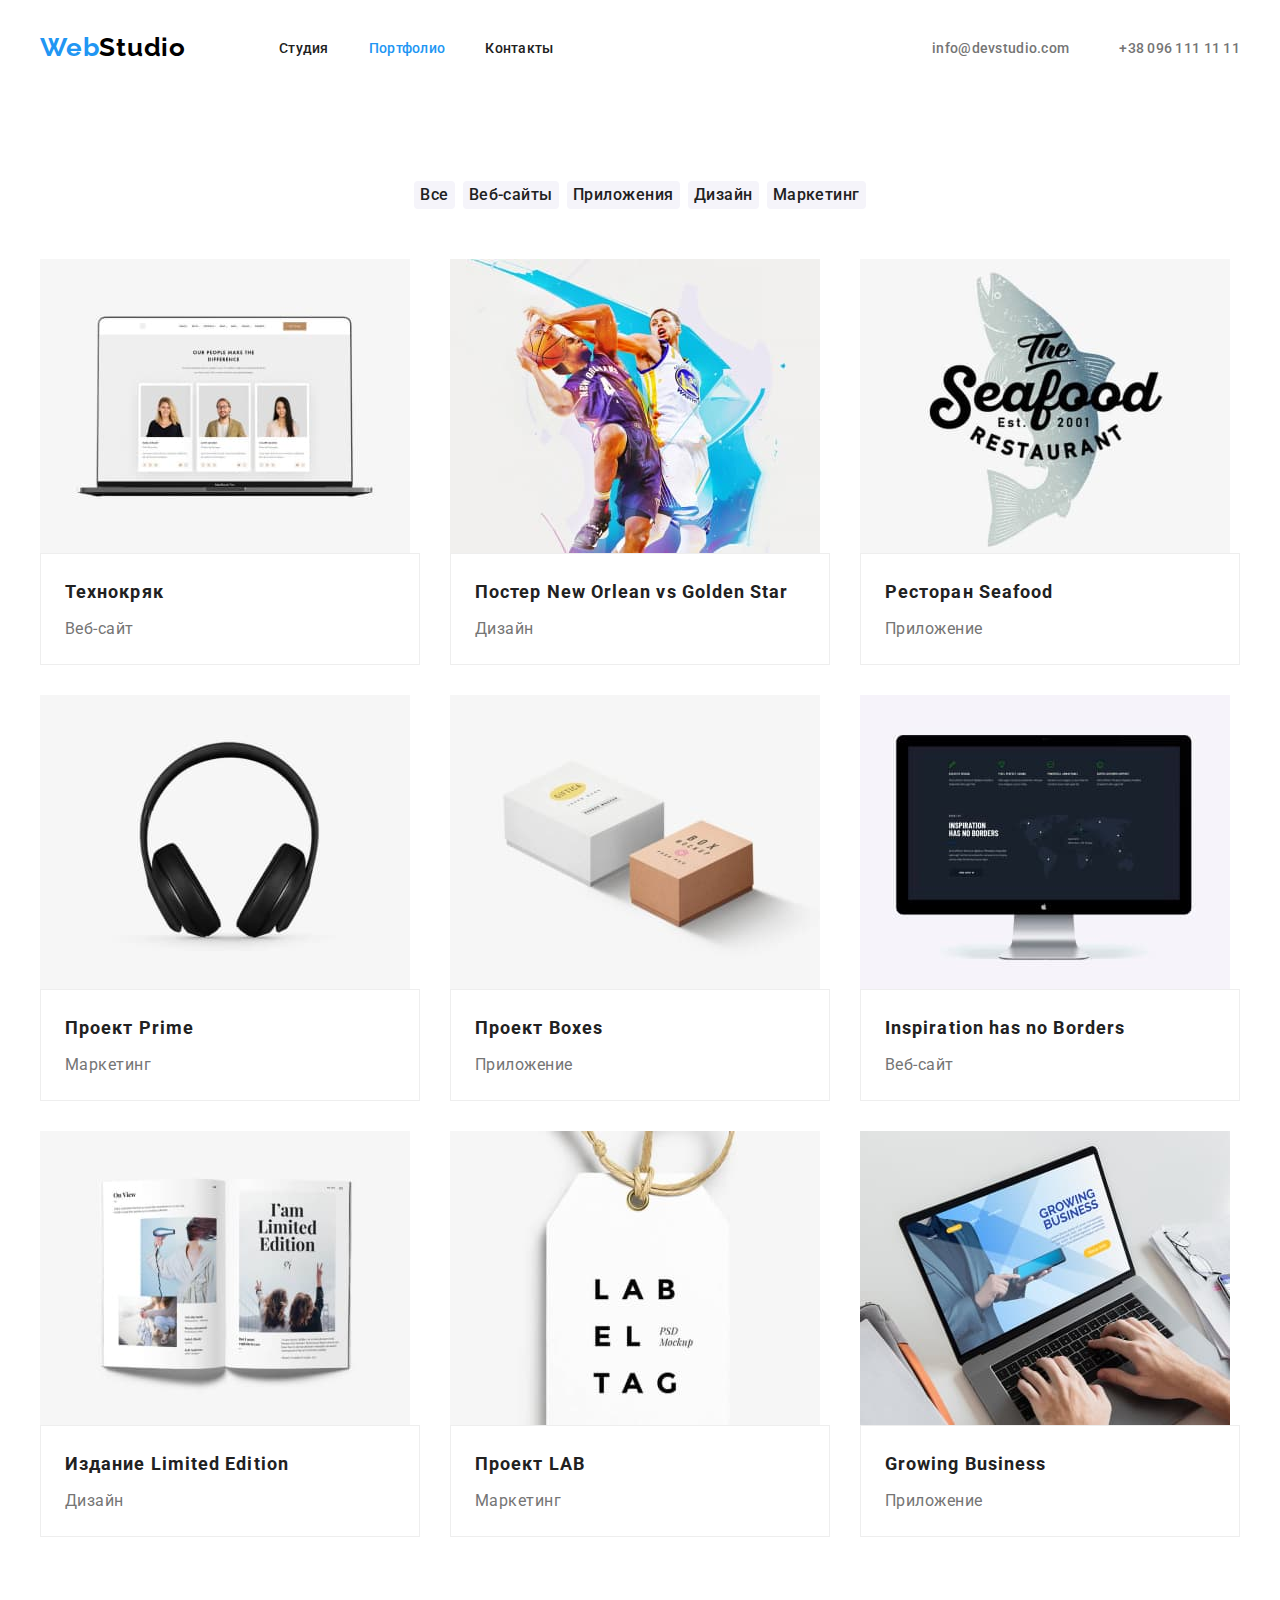
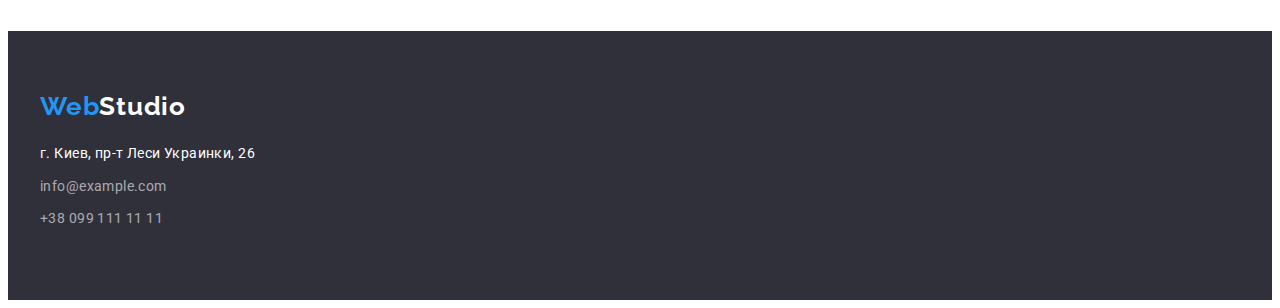
==== commit 83442a97: "corrected mistakes" ====
--- a/portfolio.html
+++ b/portfolio.html
@@ -11,10 +11,11 @@
       href="https://fonts.googleapis.com/css2?family=Raleway:wght@700&family=Roboto:wght@400;500;700;900&display=swap"
       rel="stylesheet"
     />
-    <link rel="stylesheet" href="
     <link
       rel="stylesheet"
-      href="node_modules/modern-normalize/modern-normalize.css"
+      href="https://cdnjs.cloudflare.com/ajax/libs/modern-normalize/1.0.0/modern-normalize.min.css"
+      integrity="sha512-ISS7cAi1PEhQ8jnbJpJZMd29NlhNj4AWYyLOSp2CE/CsHxTCu+r+t0D2yoJudVrd0/8fTVPUVDzY5Tvli75u/g=="
+      crossorigin="anonymous"
     />
     <link rel="stylesheet" href="./css/styles.css" />
   </head>
@@ -37,16 +38,15 @@
             <li class="header-item">
               <a href="" class="header-link">Контакты</a>
             </li>
-          </ul>
-        </nav>
+          </nav>
         <ul class="header-connect">
-          <li>
-            <a href="mailto:info@devstudio.com" class="contact-link link-mail"
+          <li class="contact-item">
+            <a href="mailto:info@devstudio.com" class="contact-link"
               >info@devstudio.com</a
             >
           </li>
-          <li>
-            <a href="tel:+380961111111" class="contact-link link-tel"
+          <li class="contact-item">
+            <a href="tel:+380961111111" class="contact-link"
               >+38 096 111 11 11</a
             >
           </li>
@@ -213,7 +213,7 @@
       <div class="container">
         <a href="./" class="logo">Web<span class="logo-white">Studio</span></a>
         <address>
-          <ul>
+          <ul class="footer-list">
             <li class="footer-item">
               <a
                 href="https://goo.gl/maps/ukGRsMh9YRKDoBZH8"
--- a/css/styles.css
+++ b/css/styles.css
@@ -40,7 +40,7 @@
 }
 
 .container {
-  width: 1170px;
+  width: 1200px;
   margin-left: auto;
   margin-right: auto;
   padding-left: 15px;
@@ -58,7 +58,7 @@
 /*----------logo--------*/
 
 .logo {
-  display: flex;
+  display: block;
   font-family: "Raleway", sans-serif;
   font-weight: 700;
   font-size: 26px;
@@ -119,7 +119,12 @@
 .current {
   color: var(--accent-color);
 }
-.link-mail {
+
+.contact-item {
+  display: block;
+}
+
+.contact-item:first-child {
   margin-right: 50px;
 }
 
@@ -291,18 +296,25 @@
 }
 .footer .logo {
   margin-bottom: 20px;
+  margin-right: 0;
 }
 
 address {
   font-style: normal;
   margin-bottom: 9px;
 }
+
 .adress-color {
   color: #ffffff;
 }
+
+.footer-item {
+  display: block;
+  margin-bottom: 9px;
+}
+
 .footer-contact-link {
-  margin-bottom: 9px;
-
+  display: block;
   font-family: inherit;
   font-size: 14px;
   line-height: 1.71;
@@ -313,6 +325,7 @@
 .footer-contact-link:focus {
   color: var(--accent-color);
 }
+
 /*------ portfolio-----*/
 /*-------filter--------*/
 
